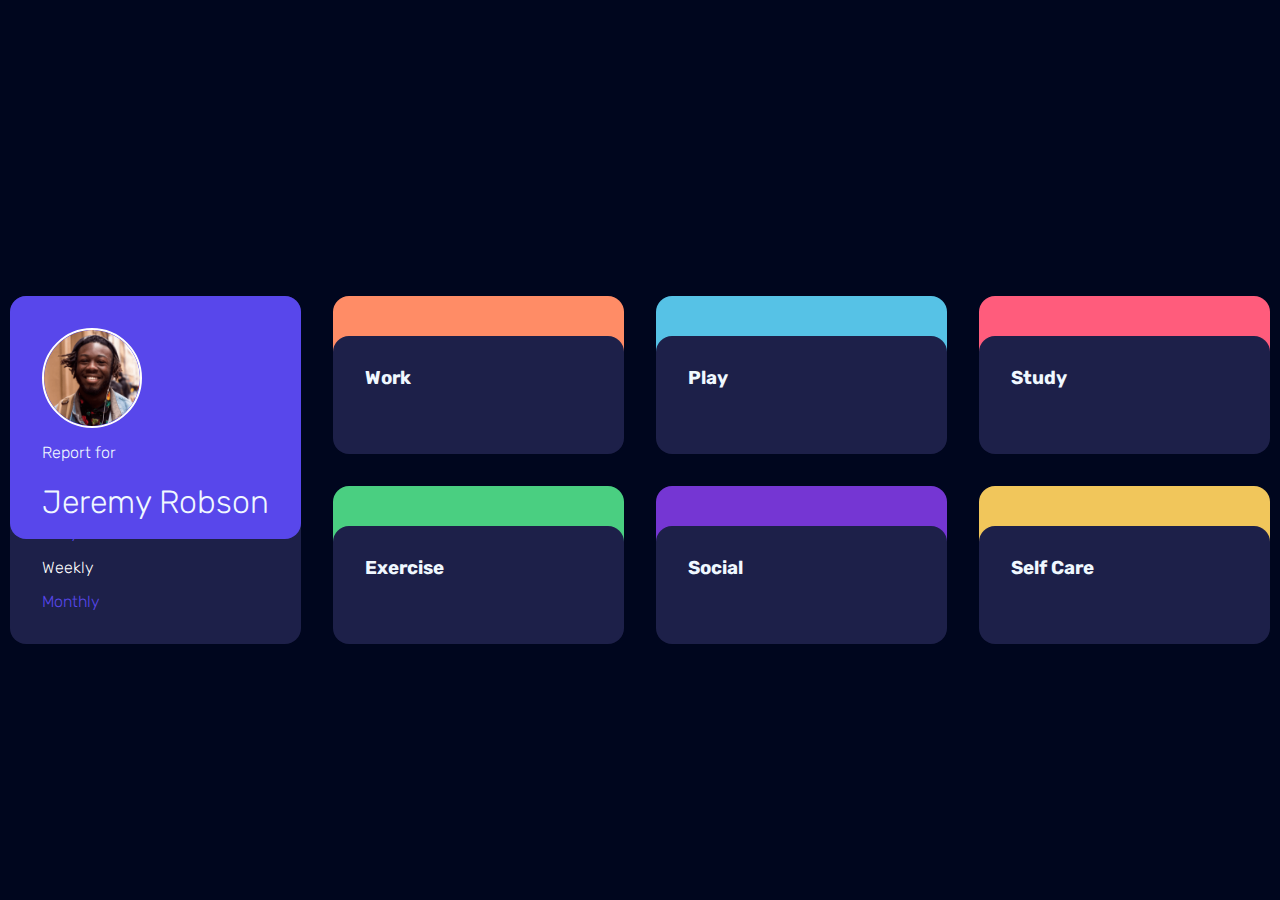
==== docs/index.html @ 7b138b1c "Build" ====
<!DOCTYPE html><html lang="en"><head><meta charset="UTF-8"><link rel="icon" type="image/svg+xml" href="[data-uri]"><meta name="viewport" content="width=device-width,initial-scale=1"><link rel="preconnect" href="https://fonts.googleapis.com"><link rel="preconnect" href="https://fonts.gstatic.com" crossorigin><link href="https://fonts.googleapis.com/css2?family=Rubik:wght@300;400;500&display=swap" rel="stylesheet"><title>Time Tracking</title><script type="module" crossorigin src="./assets/index-89f6d30f.js"></script><link rel="stylesheet" href="./assets/index-0b35b992.css"></head><body><main class="main"><div class="card card--profile"><img class="card__image" src="./assets/image-jeremy-97a6932a.png" alt="Jeremy image"><p class="card__report">Report for</p><h1 class="card__name">Jeremy Robson</h1><nav class="card__select"><ul id="card-list" class="card__list"><li class="card__list-item" data-filter="daily" data-filter2="Yesterday">Daily</li><li class="card__list-item card__list-item--active" data-filter="weekly" data-filter2="Last week">Weekly</li><li class="card__list-item" data-filter="monthly" data-filter2="Last month">Monthly</li></ul></nav></div><div class="card card--work"><h3 class="card__title">Work</h3><span class="card__current"></span><div class="card__footer"><span class="card__last"></span> <span class="card__previous"></span></div></div><div class="card card--play"><h3 class="card__title">Play</h3><span class="card__current"></span><div class="card__footer"><span class="card__last"></span> <span class="card__previous"></span></div></div><div class="card card--study"><h3 class="card__title">Study</h3><span class="card__current"></span><div class="card__footer"><span class="card__last"></span> <span class="card__previous"></span></div></div><div class="card card--exercise"><h3 class="card__title">Exercise</h3><span class="card__current"></span><div class="card__footer"><span class="card__last"></span> <span class="card__previous"></span></div></div><div class="card card--social"><h3 class="card__title">Social</h3><span class="card__current"></span><div class="card__footer"><span class="card__last"></span> <span class="card__previous"></span></div></div><div class="card card--self-care"><h3 class="card__title">Self Care</h3><span class="card__current"></span><div class="card__footer"><span class="card__last"></span> <span class="card__previous"></span></div></div></main></body></html>
---- docs/assets/index-0b35b992.css ----
html{-webkit-text-size-adjust:100%;line-height:1.15}body{margin:0}main{display:block}h1{font-size:2em;margin:.67em 0}hr{box-sizing:content-box;height:0;overflow:visible}pre{font-family:monospace,monospace;font-size:1em}a{background-color:transparent}abbr[title]{border-bottom:none;text-decoration:underline;-webkit-text-decoration:underline dotted;text-decoration:underline dotted}b,strong{font-weight:bolder}code,kbd,samp{font-family:monospace,monospace;font-size:1em}small{font-size:80%}sub,sup{font-size:75%;line-height:0;position:relative;vertical-align:baseline}sub{bottom:-.25em}sup{top:-.5em}img{border-style:none}button,input,optgroup,select,textarea{font-family:inherit;font-size:100%;line-height:1.15;margin:0}button,input{overflow:visible}button,select{text-transform:none}[type=button],[type=reset],[type=submit],button{-webkit-appearance:button}[type=button]::-moz-focus-inner,[type=reset]::-moz-focus-inner,[type=submit]::-moz-focus-inner,button::-moz-focus-inner{border-style:none;padding:0}[type=button]:-moz-focusring,[type=reset]:-moz-focusring,[type=submit]:-moz-focusring,button:-moz-focusring{outline:1px dotted ButtonText}fieldset{padding:.35em .75em .625em}legend{box-sizing:border-box;color:inherit;display:table;max-width:100%;padding:0;white-space:normal}progress{vertical-align:baseline}textarea{overflow:auto}[type=checkbox],[type=radio]{box-sizing:border-box;padding:0}[type=number]::-webkit-inner-spin-button,[type=number]::-webkit-outer-spin-button{height:auto}[type=search]{-webkit-appearance:textfield;outline-offset:-2px}[type=search]::-webkit-search-decoration{-webkit-appearance:none}::-webkit-file-upload-button{-webkit-appearance:button;font:inherit}details{display:block}summary{display:list-item}template{display:none}[hidden]{display:none}*,:after,:before{box-sizing:border-box}img{display:block;max-width:100%}ul{list-style:none;margin-bottom:0;margin-top:0;padding-left:0}a{color:inherit;text-decoration:none}:root{--bg-color:#00061e;--profile:#5847eb;--card-bg:#1d2049;--card-hover:#33387a;--work:#ff8c66;--play:#56c2e6;--study:#ff5c7c;--exercise:#4acf81;--social:#7536d3;--self-care:#f1c65b}body{align-items:center;background-color:#00061e;background-color:var(--bg-color);color:#f0f8ff;display:flex;font-family:Rubik,sans-serif;font-weight:100;justify-content:center;margin-left:auto;margin-right:auto;max-width:1440px;min-height:100vh}.main{grid-gap:2rem;grid-row-gap:4.5rem;display:grid;gap:2rem;grid-template-columns:repeat(4,1fr);row-gap:4.5rem}.card{background-color:#1d2049;background-color:var(--card-bg);border-radius:1rem;padding:2rem;position:relative;top:40px}.card:not(.card--profile):hover{background-color:#33387a;background-color:var(--card-hover)}.card--profile{grid-row:span 2;height:calc(100% + 2.5rem);position:relative;top:0;transform:translateZ(0)}.card--profile:after{background-color:#5847eb;background-color:var(--profile);border-radius:1rem;content:"";height:70%;left:0;position:absolute;top:0;width:100%;z-index:-1}.card__image{border:2px solid #fff;border-radius:50%;width:100px}.card__name{font-size:2rem;font-weight:100}.card__title{margin:0 0 2rem;position:relative}.card__title:after{background-image:url(../../assets/images/icon-ellipsis.svg);background-repeat:no-repeat;content:"";height:100%;position:absolute;right:-90%;top:40%;width:100%}.card__current{display:block;font-size:3rem;margin:0 0 1rem}.card__footer{opacity:.7}.card__list{bottom:1rem;color:#5847eb;color:var(--profile);left:2rem;position:absolute}.card__list-item{cursor:pointer;margin-bottom:1rem}.card__list-item--active,.card__list-item:hover{color:#fff}.card:before{background-position:90% -50%;background-repeat:no-repeat;border-radius:1rem;content:"";height:100px;left:0;position:absolute;top:-40px;width:100%;z-index:-10}.card--work:before{background-color:#ff8c66;background-color:var(--work);background-image:url(../../assets/images/icon-work.svg)}.card--play:before{background-color:#56c2e6;background-color:var(--play);background-image:url(../../assets/images/icon-play.svg)}.card--study:before{background-color:#ff5c7c;background-color:var(--study);background-image:url(../../assets/images/icon-study.svg)}.card--exercise:before{background-color:#4acf81;background-color:var(--exercise);background-image:url(../../assets/images/icon-exercise.svg);background-position:90% -10%}.card--social:before{background-color:#7536d3;background-color:var(--social);background-image:url(../../assets/images/icon-social.svg)}.card--self-care:before{background-color:#f1c65b;background-color:var(--self-care);background-image:url(../../assets/images/icon-self-care.svg)}
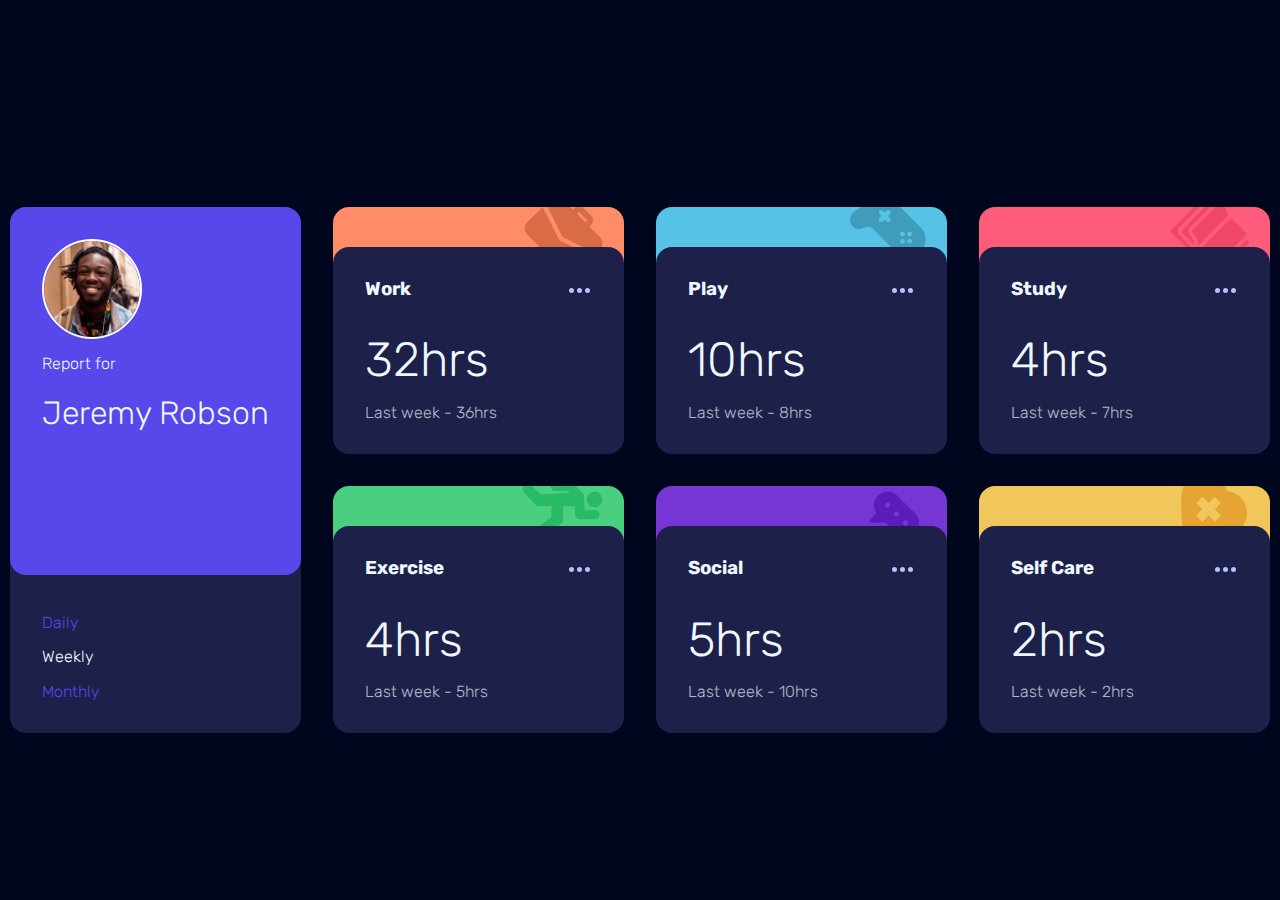
==== commit 1f9ba520: "fixed vite template" ====
--- a/docs/index.html
+++ b/docs/index.html
@@ -1 +1 @@
-<!DOCTYPE html><html lang="en"><head><meta charset="UTF-8"><link rel="icon" type="image/svg+xml" href="[data-uri]"><meta name="viewport" content="width=device-width,initial-scale=1"><link rel="preconnect" href="https://fonts.googleapis.com"><link rel="preconnect" href="https://fonts.gstatic.com" crossorigin><link href="https://fonts.googleapis.com/css2?family=Rubik:wght@300;400;500&display=swap" rel="stylesheet"><title>Time Tracking</title><script type="module" crossorigin src="./assets/index-89f6d30f.js"></script><link rel="stylesheet" href="./assets/index-0b35b992.css"></head><body><main class="main"><div class="card card--profile"><img class="card__image" src="./assets/image-jeremy-97a6932a.png" alt="Jeremy image"><p class="card__report">Report for</p><h1 class="card__name">Jeremy Robson</h1><nav class="card__select"><ul id="card-list" class="card__list"><li class="card__list-item" data-filter="daily" data-filter2="Yesterday">Daily</li><li class="card__list-item card__list-item--active" data-filter="weekly" data-filter2="Last week">Weekly</li><li class="card__list-item" data-filter="monthly" data-filter2="Last month">Monthly</li></ul></nav></div><div class="card card--work"><h3 class="card__title">Work</h3><span class="card__current"></span><div class="card__footer"><span class="card__last"></span> <span class="card__previous"></span></div></div><div class="card card--play"><h3 class="card__title">Play</h3><span class="card__current"></span><div class="card__footer"><span class="card__last"></span> <span class="card__previous"></span></div></div><div class="card card--study"><h3 class="card__title">Study</h3><span class="card__current"></span><div class="card__footer"><span class="card__last"></span> <span class="card__previous"></span></div></div><div class="card card--exercise"><h3 class="card__title">Exercise</h3><span class="card__current"></span><div class="card__footer"><span class="card__last"></span> <span class="card__previous"></span></div></div><div class="card card--social"><h3 class="card__title">Social</h3><span class="card__current"></span><div class="card__footer"><span class="card__last"></span> <span class="card__previous"></span></div></div><div class="card card--self-care"><h3 class="card__title">Self Care</h3><span class="card__current"></span><div class="card__footer"><span class="card__last"></span> <span class="card__previous"></span></div></div></main></body></html>+<!DOCTYPE html><html lang="en"><head><meta charset="UTF-8"><link rel="icon" type="image/svg+xml" href="[data-uri]"><meta name="viewport" content="width=device-width,initial-scale=1"><link rel="preconnect" href="https://fonts.googleapis.com"><link rel="preconnect" href="https://fonts.gstatic.com" crossorigin><link href="https://fonts.googleapis.com/css2?family=Rubik:wght@300;400;500&display=swap" rel="stylesheet"><title>Time Tracking</title><script type="module" crossorigin src="./assets/index-d5ad5603.js"></script><link rel="stylesheet" href="./assets/index-ce920005.css"></head><body><main class="main"><div class="card card--profile"><img class="card__image" src="./assets/image-jeremy-97a6932a.png" alt="Jeremy image"><p class="card__report">Report for</p><h1 class="card__name">Jeremy Robson</h1><nav class="card__select"><ul id="card-list" class="card__list"><li class="card__list-item" data-filter="daily" data-filter2="Yesterday">Daily</li><li class="card__list-item card__list-item--active" data-filter="weekly" data-filter2="Last week">Weekly</li><li class="card__list-item" data-filter="monthly" data-filter2="Last month">Monthly</li></ul></nav></div><div class="card card--work"><h3 class="card__title">Work</h3><span class="card__current"></span><div class="card__footer"><span class="card__last"></span> <span class="card__previous"></span></div></div><div class="card card--play"><h3 class="card__title">Play</h3><span class="card__current"></span><div class="card__footer"><span class="card__last"></span> <span class="card__previous"></span></div></div><div class="card card--study"><h3 class="card__title">Study</h3><span class="card__current"></span><div class="card__footer"><span class="card__last"></span> <span class="card__previous"></span></div></div><div class="card card--exercise"><h3 class="card__title">Exercise</h3><span class="card__current"></span><div class="card__footer"><span class="card__last"></span> <span class="card__previous"></span></div></div><div class="card card--social"><h3 class="card__title">Social</h3><span class="card__current"></span><div class="card__footer"><span class="card__last"></span> <span class="card__previous"></span></div></div><div class="card card--self-care"><h3 class="card__title">Self Care</h3><span class="card__current"></span><div class="card__footer"><span class="card__last"></span> <span class="card__previous"></span></div></div></main></body></html>--- a/docs/assets/index-ce920005.css
+++ b/docs/assets/index-ce920005.css
@@ -0,0 +1 @@
+html{-webkit-text-size-adjust:100%;line-height:1.15}body{margin:0}main{display:block}h1{font-size:2em;margin:.67em 0}hr{box-sizing:content-box;height:0;overflow:visible}pre{font-family:monospace,monospace;font-size:1em}a{background-color:transparent}abbr[title]{border-bottom:none;text-decoration:underline;-webkit-text-decoration:underline dotted;text-decoration:underline dotted}b,strong{font-weight:bolder}code,kbd,samp{font-family:monospace,monospace;font-size:1em}small{font-size:80%}sub,sup{font-size:75%;line-height:0;position:relative;vertical-align:baseline}sub{bottom:-.25em}sup{top:-.5em}img{border-style:none}button,input,optgroup,select,textarea{font-family:inherit;font-size:100%;line-height:1.15;margin:0}button,input{overflow:visible}button,select{text-transform:none}[type=button],[type=reset],[type=submit],button{-webkit-appearance:button}[type=button]::-moz-focus-inner,[type=reset]::-moz-focus-inner,[type=submit]::-moz-focus-inner,button::-moz-focus-inner{border-style:none;padding:0}[type=button]:-moz-focusring,[type=reset]:-moz-focusring,[type=submit]:-moz-focusring,button:-moz-focusring{outline:1px dotted ButtonText}fieldset{padding:.35em .75em .625em}legend{box-sizing:border-box;color:inherit;display:table;max-width:100%;padding:0;white-space:normal}progress{vertical-align:baseline}textarea{overflow:auto}[type=checkbox],[type=radio]{box-sizing:border-box;padding:0}[type=number]::-webkit-inner-spin-button,[type=number]::-webkit-outer-spin-button{height:auto}[type=search]{-webkit-appearance:textfield;outline-offset:-2px}[type=search]::-webkit-search-decoration{-webkit-appearance:none}::-webkit-file-upload-button{-webkit-appearance:button;font:inherit}details{display:block}summary{display:list-item}template{display:none}[hidden]{display:none}*,:after,:before{box-sizing:border-box}img{display:block;max-width:100%}ul{list-style:none;margin-bottom:0;margin-top:0;padding-left:0}a{color:inherit;text-decoration:none}:root{--bg-color:#00061e;--profile:#5847eb;--card-bg:#1d2049;--card-hover:#33387a;--work:#ff8c66;--play:#56c2e6;--study:#ff5c7c;--exercise:#4acf81;--social:#7536d3;--self-care:#f1c65b}body{align-items:center;background-color:#00061e;background-color:var(--bg-color);color:#f0f8ff;display:flex;font-family:Rubik,sans-serif;font-weight:100;justify-content:center;margin-left:auto;margin-right:auto;max-width:1440px;min-height:100vh}.main{grid-gap:2rem;grid-row-gap:4.5rem;display:grid;gap:2rem;grid-template-columns:repeat(4,1fr);row-gap:4.5rem}.card{background-color:#1d2049;background-color:var(--card-bg);border-radius:1rem;padding:2rem;position:relative;top:40px}.card:not(.card--profile):hover{background-color:#33387a;background-color:var(--card-hover)}.card--profile{grid-row:span 2;height:calc(100% + 2.5rem);position:relative;top:0;transform:translateZ(0)}.card--profile:after{background-color:#5847eb;background-color:var(--profile);border-radius:1rem;content:"";height:70%;left:0;position:absolute;top:0;width:100%;z-index:-1}.card__image{border:2px solid #fff;border-radius:50%;width:100px}.card__name{font-size:2rem;font-weight:100}.card__title{margin:0 0 2rem;position:relative}.card__title:after{background-image:url(./icon-ellipsis-272833ec.svg);background-repeat:no-repeat;content:"";height:100%;position:absolute;right:-90%;top:40%;width:100%}.card__current{display:block;font-size:3rem;margin:0 0 1rem}.card__footer{opacity:.7}.card__list{bottom:1rem;color:#5847eb;color:var(--profile);left:2rem;position:absolute}.card__list-item{cursor:pointer;margin-bottom:1rem}.card__list-item--active,.card__list-item:hover{color:#fff}.card:before{background-position:90% -50%;background-repeat:no-repeat;border-radius:1rem;content:"";height:100px;left:0;position:absolute;top:-40px;width:100%;z-index:-10}.card--work:before{background-color:#ff8c66;background-color:var(--work);background-image:url(./icon-work-48189dc5.svg)}.card--play:before{background-color:#56c2e6;background-color:var(--play);background-image:url(./icon-play-ab43b1ec.svg)}.card--study:before{background-color:#ff5c7c;background-color:var(--study);background-image:url(./icon-study-6c7815aa.svg)}.card--exercise:before{background-color:#4acf81;background-color:var(--exercise);background-image:url(./icon-exercise-4a274210.svg);background-position:90% -10%}.card--social:before{background-color:#7536d3;background-color:var(--social);background-image:url(./icon-social-ad1533da.svg)}.card--self-care:before{background-color:#f1c65b;background-color:var(--self-care);background-image:url(./icon-self-care-4de9f24f.svg)}
